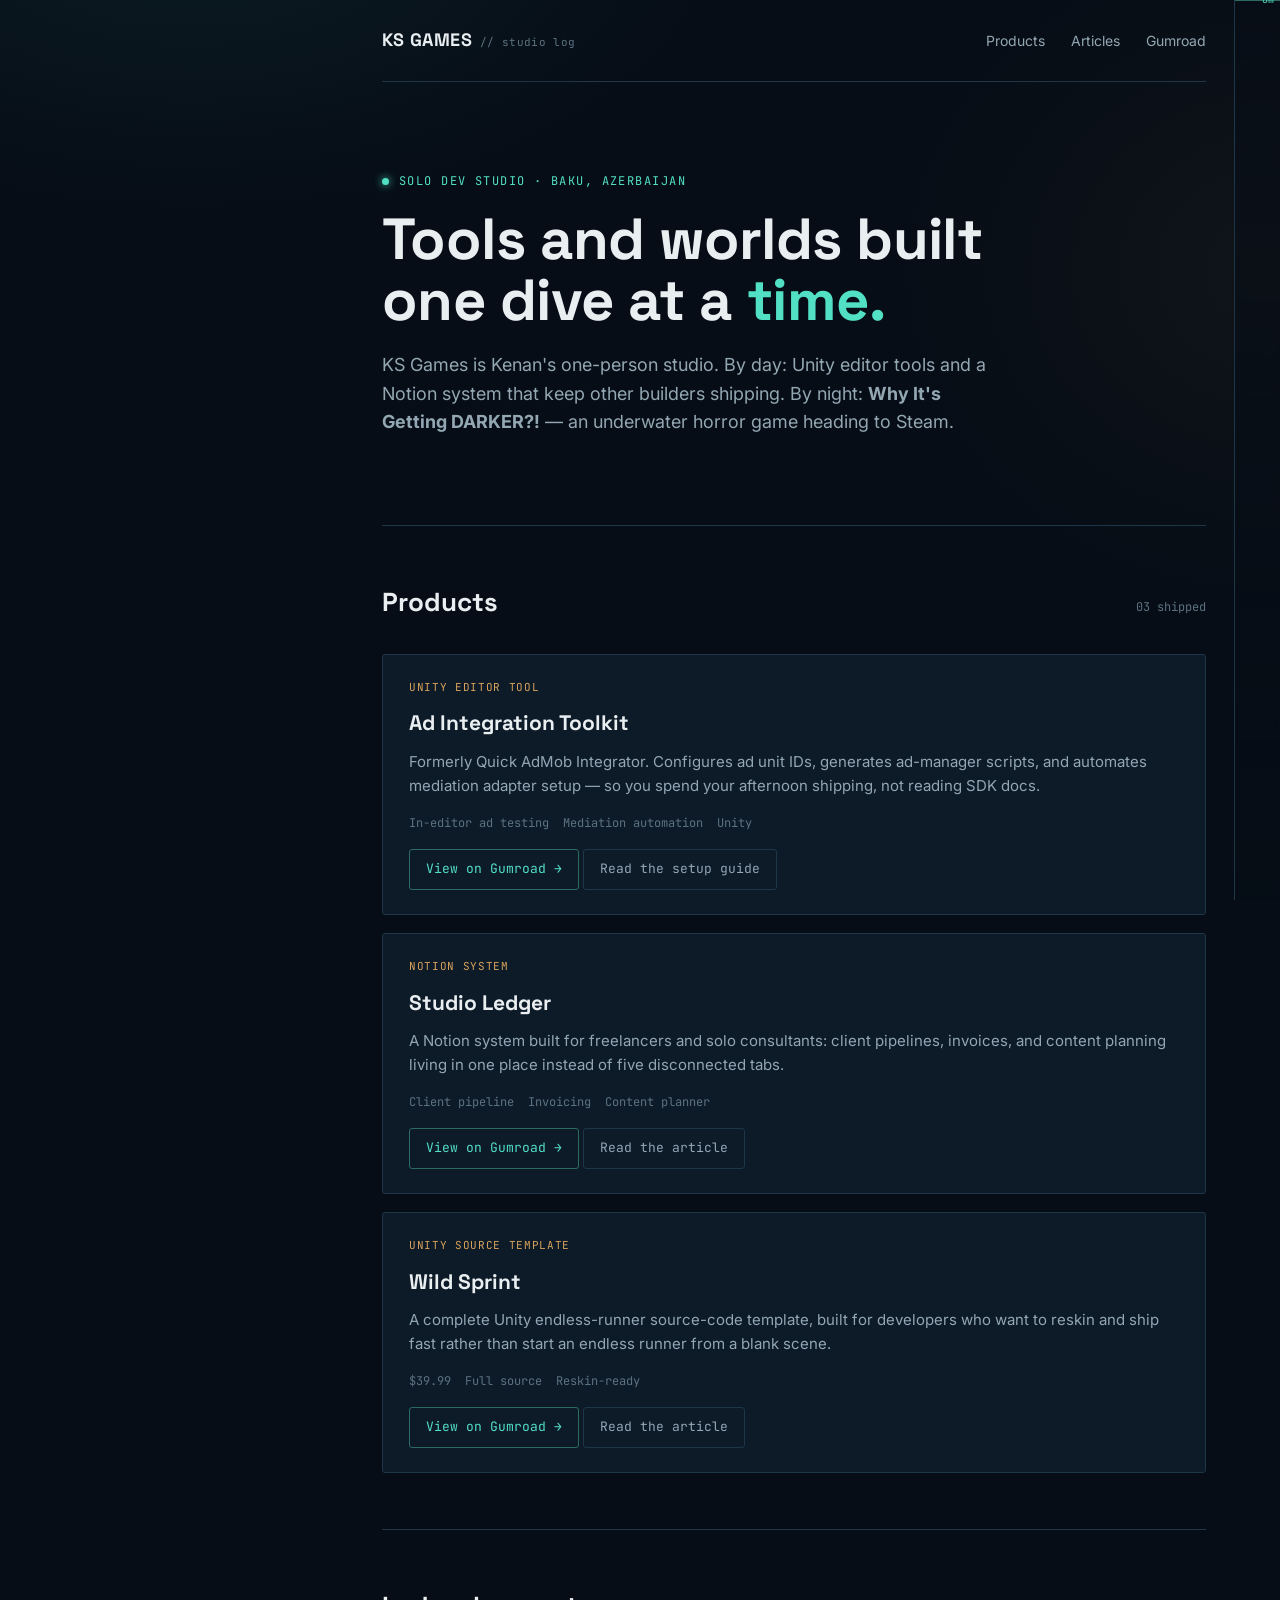
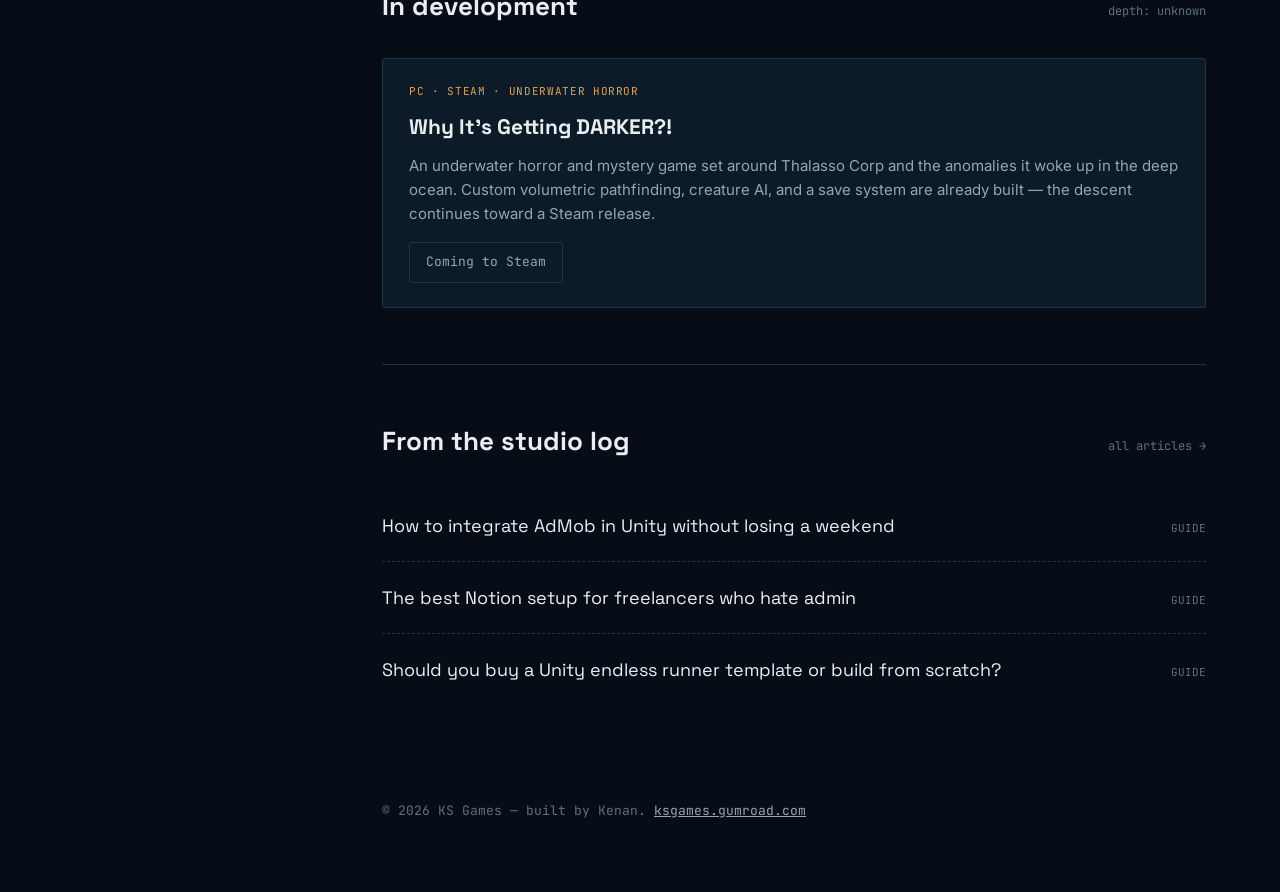
==== index.html @ 416781f1 "Add files via upload" ====
<!DOCTYPE html>
<html lang="en">
<head>
<meta charset="UTF-8">
<meta name="viewport" content="width=device-width, initial-scale=1.0">
<title>KS Games — Unity tools, Notion systems &amp; indie games by Kenan</title>
<meta name="description" content="KS Games is the solo dev studio of Kenan: Unity editor tools (Ad Integration Toolkit), the Studio Ledger Notion system for freelancers, the Wild Sprint Unity source-code template, and the upcoming underwater horror game Why It's Getting DARKER?!">
<meta name="robots" content="index, follow">
<link rel="canonical" href="https://ksgames.github.io/">
<meta property="og:title" content="KS Games — Unity tools, Notion systems & indie games">
<meta property="og:description" content="Unity editor tools, a Notion system for freelancers, and indie games from solo developer Kenan.">
<meta property="og:type" content="website">
<meta property="og:url" content="https://ksgames.github.io/">
<meta name="twitter:card" content="summary">
<link rel="stylesheet" href="style.css">
<link rel="preconnect" href="https://fonts.googleapis.com">
<link rel="stylesheet" href="https://fonts.googleapis.com/css2?family=Space+Grotesk:wght@500;700&family=JetBrains+Mono:wght@400;500&family=Inter:wght@400;500&display=swap">
<script type="application/ld+json">
{
  "@context": "https://schema.org",
  "@type": "Organization",
  "name": "KS Games",
  "url": "https://ksgames.github.io/",
  "sameAs": ["https://ksgames.gumroad.com/"],
  "founder": { "@type": "Person", "name": "Kenan" }
}
</script>
</head>
<body>

<div class="depth-gauge" aria-hidden="true">
  <div class="depth-gauge__track" id="gaugeTrack">
    <div class="depth-gauge__fill" id="gaugeFill"></div>
  </div>
</div>

<div class="shell">
  <header class="site">
    <div class="brand">KS GAMES <small class="mono">// studio log</small></div>
    <nav class="site">
      <a href="#products">Products</a>
      <a href="articles/index.html">Articles</a>
      <a href="https://ksgames.gumroad.com/" target="_blank" rel="noopener">Gumroad</a>
    </nav>
  </header>

  <section class="hero">
    <div class="hero__eyebrow">Solo dev studio · Baku, Azerbaijan</div>
    <h1>Tools and worlds built<br>one dive at a <em>time.</em></h1>
    <p class="lede">KS Games is Kenan's one-person studio. By day: Unity editor tools and a Notion system that keep other builders shipping. By night: <strong>Why It's Getting DARKER?!</strong> — an underwater horror game heading to Steam.</p>
  </section>

  <section id="products">
    <div class="section-head">
      <h2>Products</h2>
      <span class="tag mono">03 shipped</span>
    </div>
    <div class="plates">

      <article class="plate">
        <div class="plate__code">Unity Editor Tool</div>
        <h3>Ad Integration Toolkit</h3>
        <p>Formerly Quick AdMob Integrator. Configures ad unit IDs, generates ad-manager scripts, and automates mediation adapter setup — so you spend your afternoon shipping, not reading SDK docs.</p>
        <div class="meta">
          <span>In-editor ad testing</span>
          <span>Mediation automation</span>
          <span>Unity</span>
        </div>
        <a class="btn" href="https://ksgames.gumroad.com/" target="_blank" rel="noopener">View on Gumroad →</a>
        <a class="btn btn--ghost" href="articles/unity-admob-integration-guide.html">Read the setup guide</a>
      </article>

      <article class="plate">
        <div class="plate__code">Notion System</div>
        <h3>Studio Ledger</h3>
        <p>A Notion system built for freelancers and solo consultants: client pipelines, invoices, and content planning living in one place instead of five disconnected tabs.</p>
        <div class="meta">
          <span>Client pipeline</span>
          <span>Invoicing</span>
          <span>Content planner</span>
        </div>
        <a class="btn" href="https://ksgames.gumroad.com/" target="_blank" rel="noopener">View on Gumroad →</a>
        <a class="btn btn--ghost" href="articles/notion-system-for-freelancers.html">Read the article</a>
      </article>

      <article class="plate">
        <div class="plate__code">Unity Source Template</div>
        <h3>Wild Sprint</h3>
        <p>A complete Unity endless-runner source-code template, built for developers who want to reskin and ship fast rather than start an endless runner from a blank scene.</p>
        <div class="meta">
          <span>$39.99</span>
          <span>Full source</span>
          <span>Reskin-ready</span>
        </div>
        <a class="btn" href="https://ksgames.gumroad.com/l/WildSprint" target="_blank" rel="noopener">View on Gumroad →</a>
        <a class="btn btn--ghost" href="articles/unity-endless-runner-template.html">Read the article</a>
      </article>

    </div>
  </section>

  <section id="wigd">
    <div class="section-head">
      <h2>In development</h2>
      <span class="tag mono">depth: unknown</span>
    </div>
    <article class="plate">
      <div class="plate__code">PC · Steam · Underwater Horror</div>
      <h3>Why It's Getting DARKER?!</h3>
      <p>An underwater horror and mystery game set around Thalasso Corp and the anomalies it woke up in the deep ocean. Custom volumetric pathfinding, creature AI, and a save system are already built — the descent continues toward a Steam release.</p>
      <span class="btn btn--ghost" style="cursor:default;">Coming to Steam</span>
    </article>
  </section>

  <section id="articles">
    <div class="section-head">
      <h2>From the studio log</h2>
      <span class="tag mono"><a href="articles/index.html" style="color:inherit;text-decoration:none;">all articles →</a></span>
    </div>
    <div class="logs">
      <a class="log" href="articles/unity-admob-integration-guide.html">
        <span class="log__title">How to integrate AdMob in Unity without losing a weekend</span>
        <span class="log__meta">GUIDE</span>
      </a>
      <a class="log" href="articles/notion-system-for-freelancers.html">
        <span class="log__title">The best Notion setup for freelancers who hate admin</span>
        <span class="log__meta">GUIDE</span>
      </a>
      <a class="log" href="articles/unity-endless-runner-template.html">
        <span class="log__title">Should you buy a Unity endless runner template or build from scratch?</span>
        <span class="log__meta">GUIDE</span>
      </a>
    </div>
  </section>

  <footer class="site">
    <div>© 2026 KS Games — built by Kenan. <a href="https://ksgames.gumroad.com/" target="_blank" rel="noopener">ksgames.gumroad.com</a></div>
  </footer>
</div>

<script>
  const fill = document.getElementById('gaugeFill');
  const track = document.getElementById('gaugeTrack');
  function updateGauge() {
    const scrollTop = window.scrollY;
    const docHeight = document.documentElement.scrollHeight - window.innerHeight;
    const pct = docHeight > 0 ? Math.min(100, (scrollTop / docHeight) * 100) : 0;
    fill.style.height = pct + '%';
    document.querySelectorAll('.depth-gauge__marker').forEach(m => m.remove());
    const meters = Math.round(pct * 3);
    const marker = document.createElement('div');
    marker.className = 'depth-gauge__marker mono';
    marker.style.top = pct + '%';
    marker.textContent = meters + 'm';
    track.appendChild(marker);
  }
  window.addEventListener('scroll', updateGauge);
  window.addEventListener('resize', updateGauge);
  updateGauge();
</script>
</body>
</html>
---- style.css ----
/* KS Games — "Depth Gauge" design system
   Palette: abyss navy/black, bioluminescent teal, brass/amber for tools
   Display: Space Grotesk / Labels+mono: JetBrains Mono / Body: Inter
*/

:root {
  --abyss: #060d16;
  --abyss-surface: #0d1a28;
  --abyss-surface-2: #122436;
  --line: #1e3648;
  --teal: #52e0c4;
  --teal-dim: #2c6b62;
  --brass: #d9a35c;
  --ink: #e9eef1;
  --ink-dim: #93a7b3;
  --ink-faint: #5c7280;
  --radius: 3px;
}

* { box-sizing: border-box; }

html {
  scroll-behavior: smooth;
}

@media (prefers-reduced-motion: reduce) {
  html { scroll-behavior: auto; }
  * { animation-duration: 0.001ms !important; transition-duration: 0.001ms !important; }
}

body {
  margin: 0;
  background: var(--abyss);
  color: var(--ink);
  font-family: 'Inter', -apple-system, BlinkMacSystemFont, sans-serif;
  line-height: 1.6;
  background-image:
    radial-gradient(ellipse 900px 500px at 15% -10%, rgba(82,224,196,0.07), transparent 60%),
    radial-gradient(ellipse 700px 600px at 100% 30%, rgba(217,163,92,0.05), transparent 55%);
  background-attachment: fixed;
}

a { color: inherit; }

.mono {
  font-family: 'JetBrains Mono', ui-monospace, monospace;
}

/* ---------- Depth gauge (signature element) ---------- */
.depth-gauge {
  position: fixed;
  right: 0;
  top: 0;
  height: 100vh;
  width: 46px;
  border-left: 1px solid var(--line);
  z-index: 50;
  display: flex;
  align-items: stretch;
  background: linear-gradient(180deg, rgba(6,13,22,0.4), rgba(6,13,22,0.85));
  backdrop-filter: blur(2px);
}
.depth-gauge__track {
  position: relative;
  flex: 1;
}
.depth-gauge__fill {
  position: absolute;
  left: 0; right: 0; top: 0;
  background: linear-gradient(180deg, rgba(82,224,196,0.16), rgba(82,224,196,0.02));
  height: 0%;
  border-bottom: 1px solid var(--teal-dim);
}
.depth-gauge__marker {
  position: absolute;
  right: 6px;
  transform: translateY(-50%);
  font-size: 10px;
  color: var(--teal);
  white-space: nowrap;
  letter-spacing: 0.02em;
}
@media (max-width: 720px) {
  .depth-gauge { width: 26px; }
  .depth-gauge__marker { font-size: 8px; right: 3px; }
}

/* ---------- Layout shell ---------- */
.shell {
  max-width: 880px;
  margin: 0 auto;
  padding: 0 28px 0 28px;
  margin-right: 46px;
}
@media (max-width: 720px) {
  .shell { margin-right: 26px; padding: 0 18px; }
}

header.site {
  display: flex;
  align-items: center;
  justify-content: space-between;
  padding: 26px 0;
  border-bottom: 1px solid var(--line);
}
.brand {
  font-family: 'Space Grotesk', sans-serif;
  font-weight: 700;
  font-size: 18px;
  letter-spacing: 0.02em;
  display: flex;
  align-items: baseline;
  gap: 8px;
}
.brand small {
  font-family: 'JetBrains Mono', monospace;
  font-weight: 400;
  font-size: 11px;
  color: var(--ink-faint);
}
nav.site a {
  text-decoration: none;
  color: var(--ink-dim);
  font-size: 14px;
  margin-left: 22px;
  transition: color 0.15s ease;
}
nav.site a:hover { color: var(--teal); }

/* ---------- Hero ---------- */
.hero {
  padding: 90px 0 70px;
}
.hero__eyebrow {
  font-family: 'JetBrains Mono', monospace;
  font-size: 12px;
  color: var(--teal);
  letter-spacing: 0.12em;
  text-transform: uppercase;
  margin-bottom: 18px;
  display: flex;
  align-items: center;
  gap: 10px;
}
.hero__eyebrow::before {
  content: '';
  width: 7px;
  height: 7px;
  border-radius: 50%;
  background: var(--teal);
  box-shadow: 0 0 8px var(--teal);
}
.hero h1 {
  font-family: 'Space Grotesk', sans-serif;
  font-size: clamp(36px, 6vw, 58px);
  line-height: 1.05;
  margin: 0 0 20px;
  letter-spacing: -0.01em;
}
.hero h1 em {
  font-style: normal;
  color: var(--teal);
}
.hero p.lede {
  max-width: 56ch;
  color: var(--ink-dim);
  font-size: 18px;
}

/* ---------- Sections ---------- */
section { padding: 56px 0; border-bottom: 1px solid var(--line); }
section:last-of-type { border-bottom: none; }

.section-head {
  display: flex;
  align-items: baseline;
  justify-content: space-between;
  margin-bottom: 30px;
  gap: 20px;
  flex-wrap: wrap;
}
.section-head h2 {
  font-family: 'Space Grotesk', sans-serif;
  font-size: 26px;
  margin: 0;
}
.section-head .tag {
  font-family: 'JetBrains Mono', monospace;
  font-size: 12px;
  color: var(--ink-faint);
}

/* ---------- Product / hull cards ---------- */
.plates {
  display: grid;
  gap: 18px;
}
.plate {
  border: 1px solid var(--line);
  background: var(--abyss-surface);
  border-radius: var(--radius);
  padding: 24px 26px;
  position: relative;
  transition: border-color 0.2s ease, transform 0.2s ease;
}
.plate:hover {
  border-color: var(--teal-dim);
  transform: translateY(-1px);
}
.plate__code {
  font-family: 'JetBrains Mono', monospace;
  font-size: 11px;
  color: var(--brass);
  letter-spacing: 0.06em;
  margin-bottom: 10px;
  text-transform: uppercase;
}
.plate h3 {
  font-family: 'Space Grotesk', sans-serif;
  font-size: 21px;
  margin: 0 0 10px;
}
.plate p {
  color: var(--ink-dim);
  margin: 0 0 16px;
  font-size: 15px;
}
.plate .meta {
  display: flex;
  gap: 14px;
  flex-wrap: wrap;
  font-size: 12px;
  color: var(--ink-faint);
  font-family: 'JetBrains Mono', monospace;
  margin-bottom: 16px;
}
.btn {
  display: inline-block;
  font-family: 'JetBrains Mono', monospace;
  font-size: 13px;
  text-decoration: none;
  padding: 9px 16px;
  border-radius: var(--radius);
  border: 1px solid var(--teal-dim);
  color: var(--teal);
  transition: background 0.15s ease, color 0.15s ease;
}
.btn:hover { background: var(--teal); color: var(--abyss); }
.btn--ghost {
  border-color: var(--line);
  color: var(--ink-dim);
}
.btn--ghost:hover { background: var(--abyss-surface-2); color: var(--ink); }

/* ---------- Article list ---------- */
.logs { display: grid; gap: 2px; }
.log {
  display: block;
  text-decoration: none;
  color: inherit;
  padding: 20px 0;
  border-bottom: 1px dashed var(--line);
  display: flex;
  justify-content: space-between;
  align-items: baseline;
  gap: 20px;
}
.log:last-child { border-bottom: none; }
.log__title {
  font-family: 'Space Grotesk', sans-serif;
  font-size: 18px;
  transition: color 0.15s ease;
}
.log:hover .log__title { color: var(--teal); }
.log__meta {
  font-family: 'JetBrains Mono', monospace;
  font-size: 11px;
  color: var(--ink-faint);
  white-space: nowrap;
}

/* ---------- Article page ---------- */
.article {
  padding: 70px 0 40px;
}
.article__eyebrow {
  font-family: 'JetBrains Mono', monospace;
  color: var(--brass);
  font-size: 12px;
  letter-spacing: 0.08em;
  text-transform: uppercase;
  margin-bottom: 16px;
}
.article h1 {
  font-family: 'Space Grotesk', sans-serif;
  font-size: clamp(28px, 5vw, 40px);
  line-height: 1.15;
  margin: 0 0 18px;
}
.article__dek {
  color: var(--ink-dim);
  font-size: 17px;
  max-width: 62ch;
  margin-bottom: 10px;
}
.article__meta {
  font-family: 'JetBrains Mono', monospace;
  font-size: 12px;
  color: var(--ink-faint);
  margin-bottom: 40px;
}
.prose { max-width: 68ch; font-size: 16px; }
.prose h2 {
  font-family: 'Space Grotesk', sans-serif;
  font-size: 22px;
  margin-top: 40px;
}
.prose h3 {
  font-family: 'Space Grotesk', sans-serif;
  font-size: 18px;
  margin-top: 30px;
}
.prose p { color: var(--ink-dim); }
.prose ul, .prose ol { color: var(--ink-dim); padding-left: 22px; }
.prose li { margin-bottom: 8px; }
.prose strong { color: var(--ink); }
.prose code {
  font-family: 'JetBrains Mono', monospace;
  background: var(--abyss-surface-2);
  padding: 2px 6px;
  border-radius: 3px;
  font-size: 0.9em;
  color: var(--teal);
}
.callout {
  border-left: 2px solid var(--teal);
  background: var(--abyss-surface);
  padding: 16px 20px;
  margin: 28px 0;
  font-size: 15px;
  color: var(--ink-dim);
}

/* ---------- Footer ---------- */
footer.site {
  padding: 40px 0 70px;
  color: var(--ink-faint);
  font-size: 13px;
  font-family: 'JetBrains Mono', monospace;
}
footer.site a { color: var(--ink-dim); text-decoration: underline; }
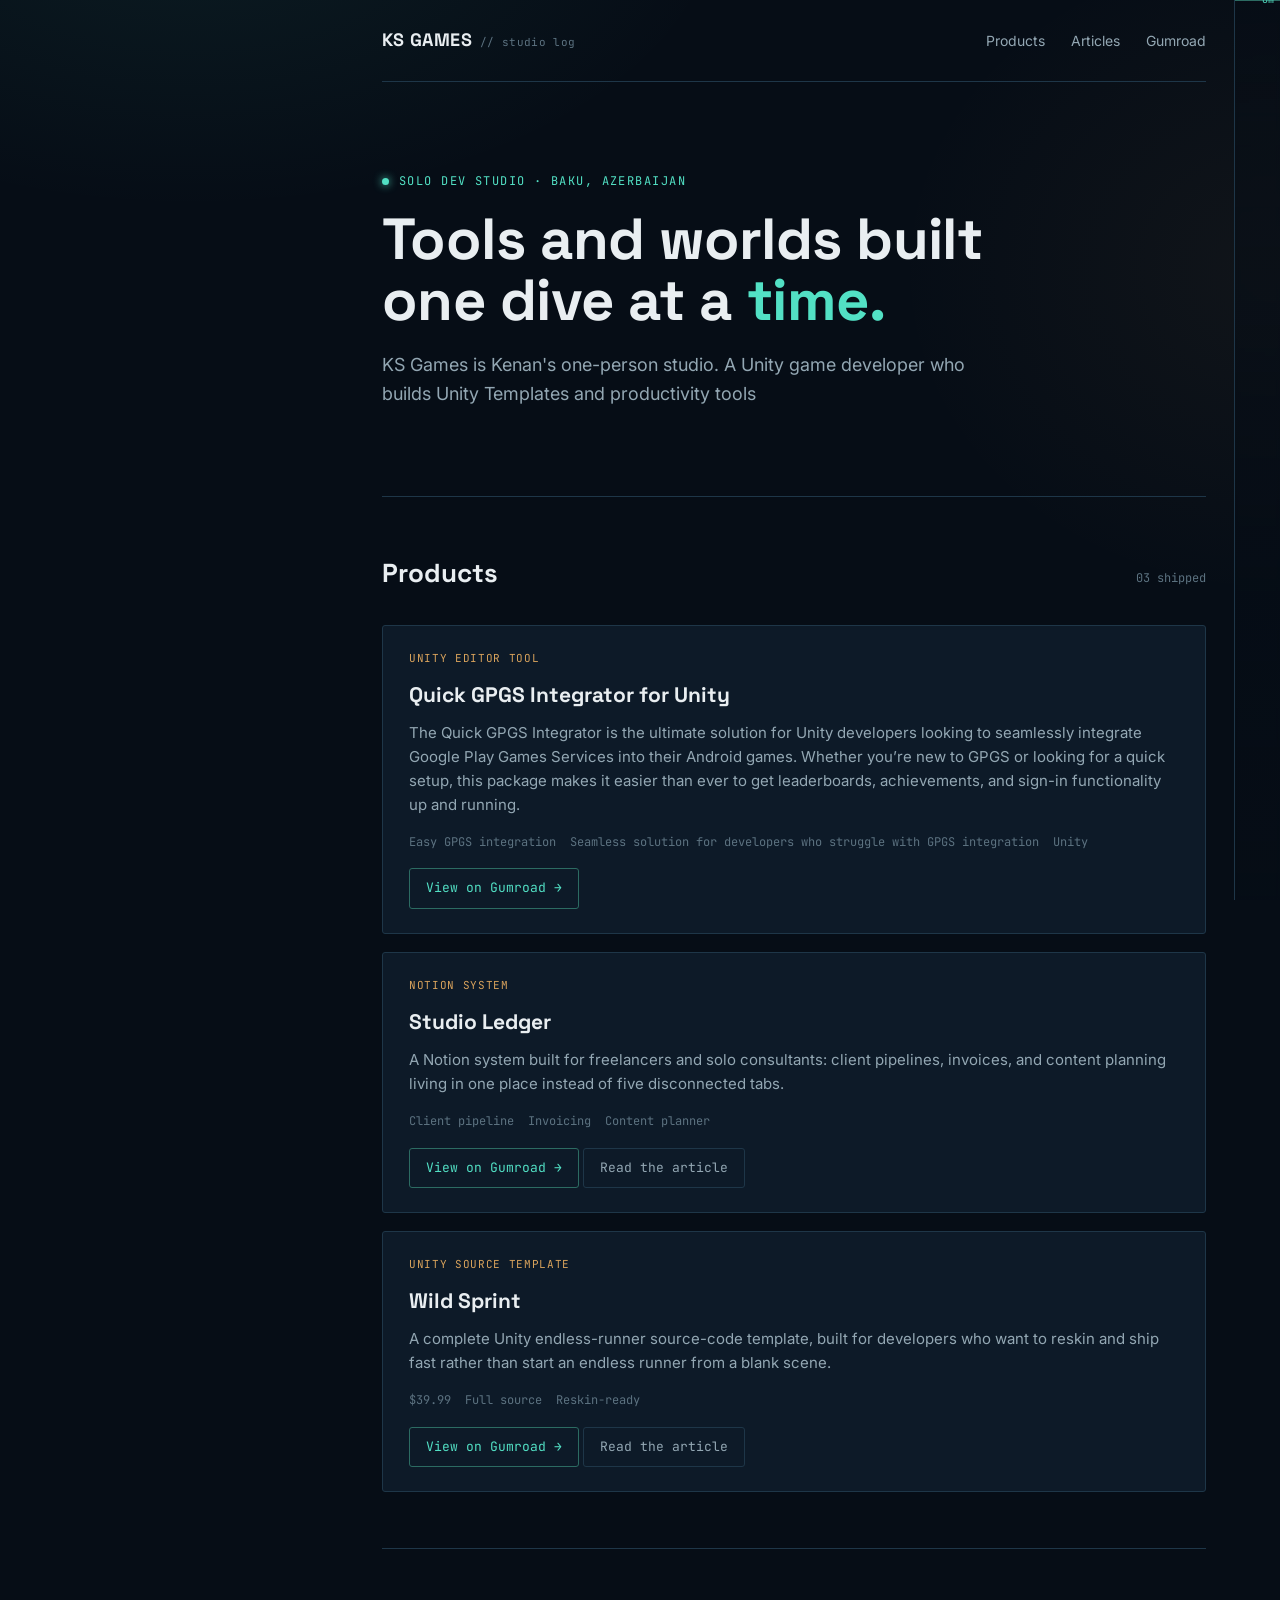
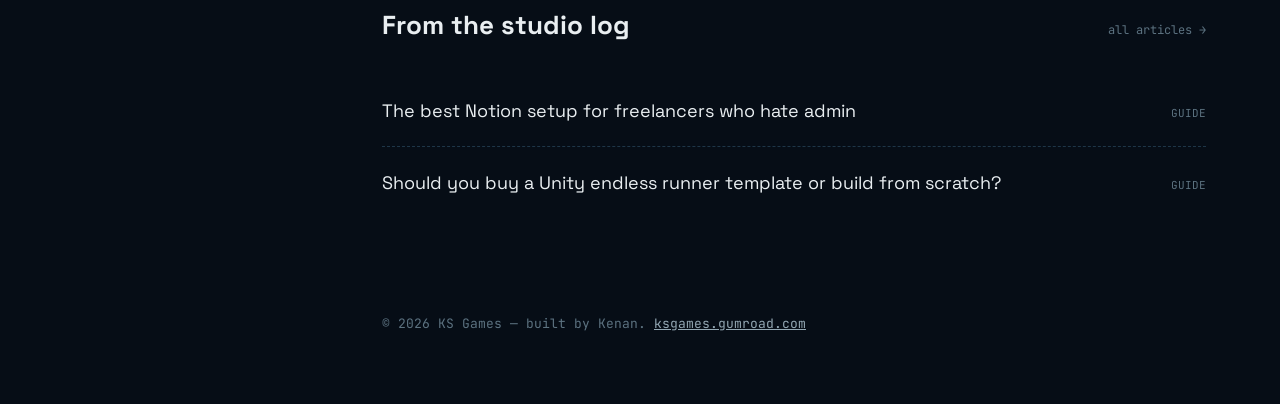
==== commit 9cfa18e9: "Update index.html" ====
--- a/index.html
+++ b/index.html
@@ -47,7 +47,7 @@
   <section class="hero">
     <div class="hero__eyebrow">Solo dev studio · Baku, Azerbaijan</div>
     <h1>Tools and worlds built<br>one dive at a <em>time.</em></h1>
-    <p class="lede">KS Games is Kenan's one-person studio. By day: Unity editor tools and a Notion system that keep other builders shipping. By night: <strong>Why It's Getting DARKER?!</strong> — an underwater horror game heading to Steam.</p>
+    <p class="lede">KS Games is Kenan's one-person studio. A Unity game developer who builds Unity Templates and productivity tools</p>
   </section>
 
   <section id="products">
@@ -59,15 +59,14 @@
 
       <article class="plate">
         <div class="plate__code">Unity Editor Tool</div>
-        <h3>Ad Integration Toolkit</h3>
-        <p>Formerly Quick AdMob Integrator. Configures ad unit IDs, generates ad-manager scripts, and automates mediation adapter setup — so you spend your afternoon shipping, not reading SDK docs.</p>
+        <h3>Quick GPGS Integrator for Unity</h3>
+        <p>The Quick GPGS Integrator is the ultimate solution for Unity developers looking to seamlessly integrate Google Play Games Services into their Android games. Whether you’re new to GPGS or looking for a quick setup, this package makes it easier than ever to get leaderboards, achievements, and sign-in functionality up and running.</p>
         <div class="meta">
-          <span>In-editor ad testing</span>
-          <span>Mediation automation</span>
+          <span>Easy GPGS integration</span>
+          <span>Seamless solution for developers who struggle with GPGS integration</span>
           <span>Unity</span>
         </div>
-        <a class="btn" href="https://ksgames.gumroad.com/" target="_blank" rel="noopener">View on Gumroad →</a>
-        <a class="btn btn--ghost" href="articles/unity-admob-integration-guide.html">Read the setup guide</a>
+        <a class="btn" href="https://ksgames.gumroad.com/l/gxwxvj" target="_blank" rel="noopener">View on Gumroad →</a>
       </article>
 
       <article class="plate">
@@ -79,7 +78,7 @@
           <span>Invoicing</span>
           <span>Content planner</span>
         </div>
-        <a class="btn" href="https://ksgames.gumroad.com/" target="_blank" rel="noopener">View on Gumroad →</a>
+        <a class="btn" href="https://ksgames.gumroad.com/studioledger" target="_blank" rel="noopener">View on Gumroad →</a>
         <a class="btn btn--ghost" href="articles/notion-system-for-freelancers.html">Read the article</a>
       </article>
 
@@ -99,29 +98,12 @@
     </div>
   </section>
 
-  <section id="wigd">
-    <div class="section-head">
-      <h2>In development</h2>
-      <span class="tag mono">depth: unknown</span>
-    </div>
-    <article class="plate">
-      <div class="plate__code">PC · Steam · Underwater Horror</div>
-      <h3>Why It's Getting DARKER?!</h3>
-      <p>An underwater horror and mystery game set around Thalasso Corp and the anomalies it woke up in the deep ocean. Custom volumetric pathfinding, creature AI, and a save system are already built — the descent continues toward a Steam release.</p>
-      <span class="btn btn--ghost" style="cursor:default;">Coming to Steam</span>
-    </article>
-  </section>
-
   <section id="articles">
     <div class="section-head">
       <h2>From the studio log</h2>
       <span class="tag mono"><a href="articles/index.html" style="color:inherit;text-decoration:none;">all articles →</a></span>
     </div>
     <div class="logs">
-      <a class="log" href="articles/unity-admob-integration-guide.html">
-        <span class="log__title">How to integrate AdMob in Unity without losing a weekend</span>
-        <span class="log__meta">GUIDE</span>
-      </a>
       <a class="log" href="articles/notion-system-for-freelancers.html">
         <span class="log__title">The best Notion setup for freelancers who hate admin</span>
         <span class="log__meta">GUIDE</span>
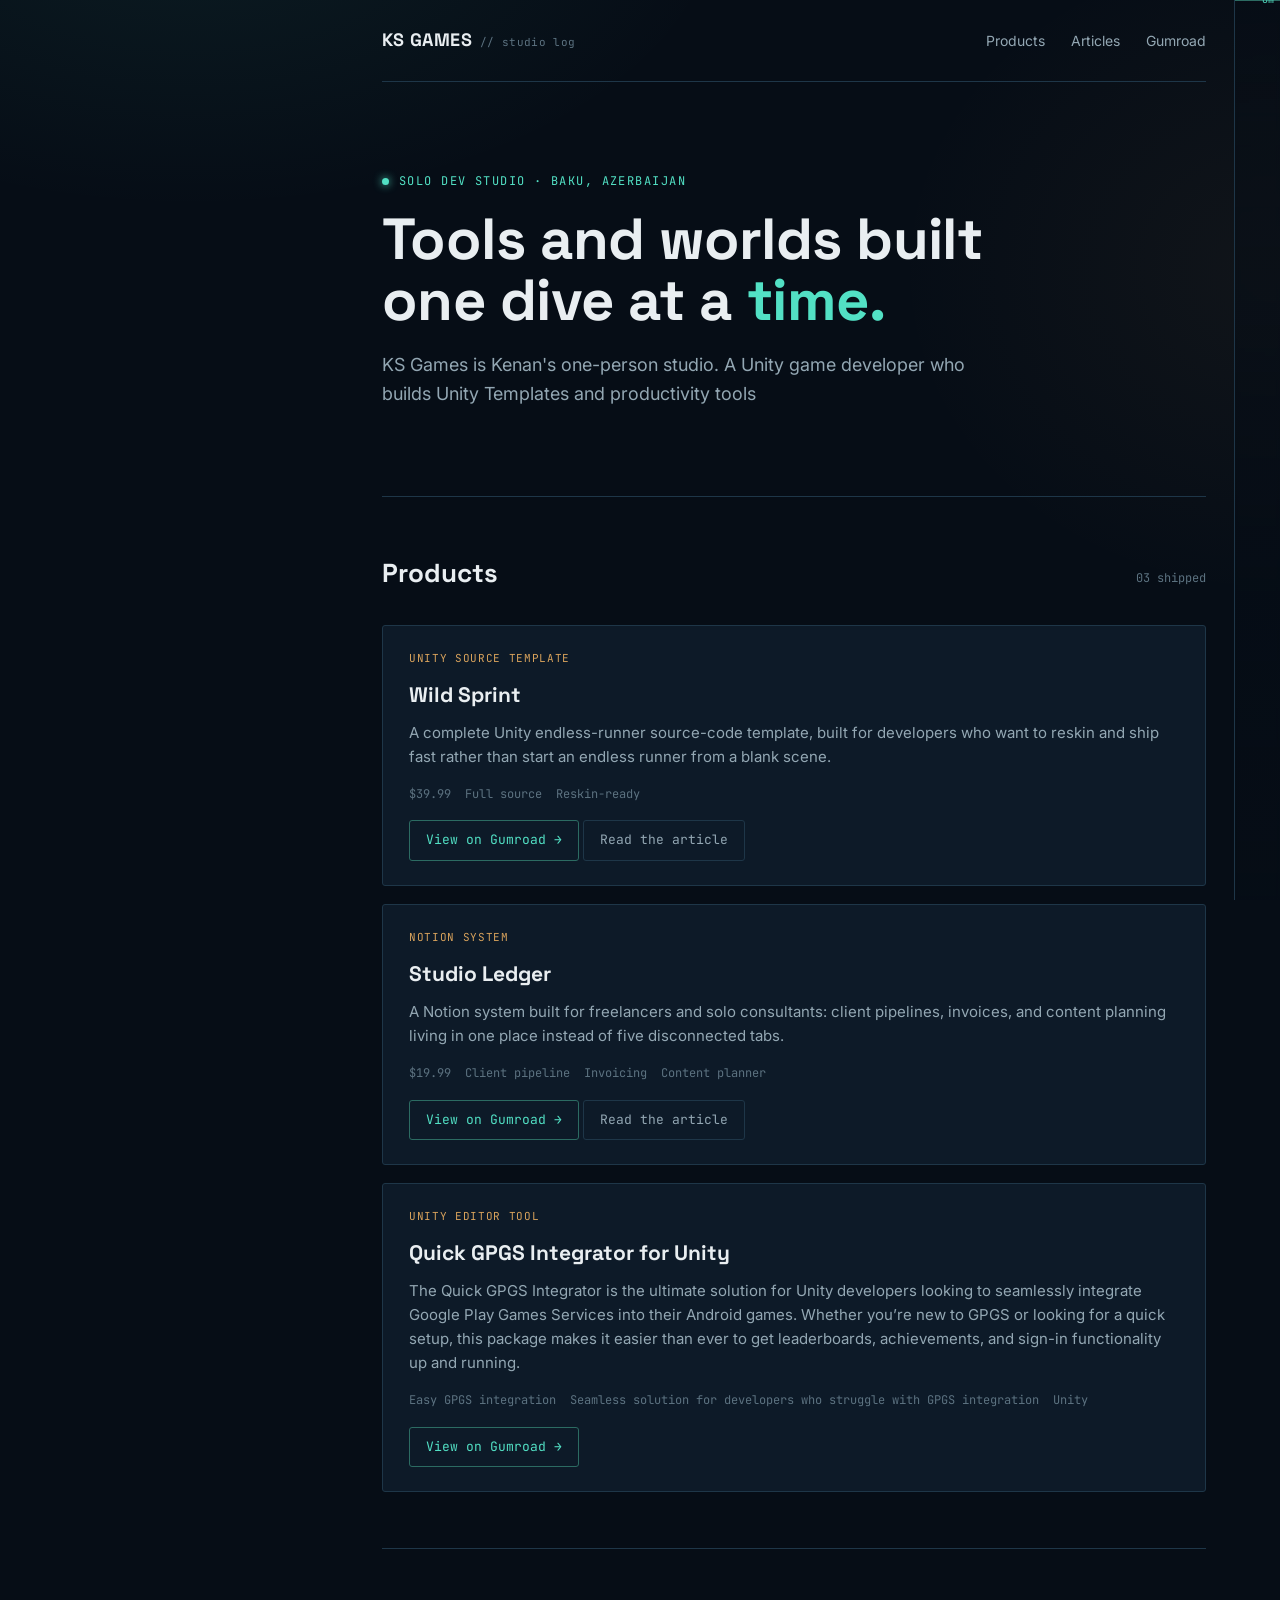
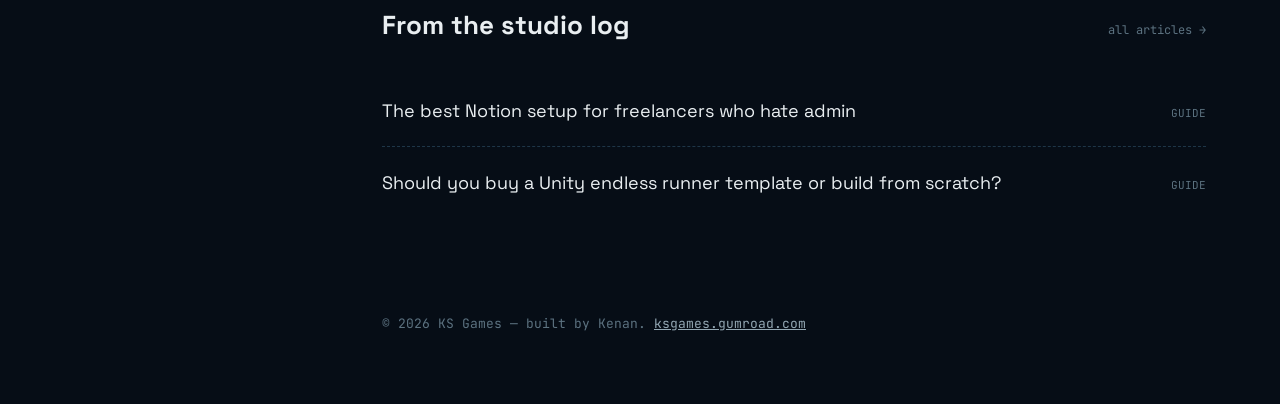
==== commit 8fa1cb73: "Update index.html" ====
--- a/index.html
+++ b/index.html
@@ -56,32 +56,7 @@
       <span class="tag mono">03 shipped</span>
     </div>
     <div class="plates">
-
-      <article class="plate">
-        <div class="plate__code">Unity Editor Tool</div>
-        <h3>Quick GPGS Integrator for Unity</h3>
-        <p>The Quick GPGS Integrator is the ultimate solution for Unity developers looking to seamlessly integrate Google Play Games Services into their Android games. Whether you’re new to GPGS or looking for a quick setup, this package makes it easier than ever to get leaderboards, achievements, and sign-in functionality up and running.</p>
-        <div class="meta">
-          <span>Easy GPGS integration</span>
-          <span>Seamless solution for developers who struggle with GPGS integration</span>
-          <span>Unity</span>
-        </div>
-        <a class="btn" href="https://ksgames.gumroad.com/l/gxwxvj" target="_blank" rel="noopener">View on Gumroad →</a>
-      </article>
-
-      <article class="plate">
-        <div class="plate__code">Notion System</div>
-        <h3>Studio Ledger</h3>
-        <p>A Notion system built for freelancers and solo consultants: client pipelines, invoices, and content planning living in one place instead of five disconnected tabs.</p>
-        <div class="meta">
-          <span>Client pipeline</span>
-          <span>Invoicing</span>
-          <span>Content planner</span>
-        </div>
-        <a class="btn" href="https://ksgames.gumroad.com/studioledger" target="_blank" rel="noopener">View on Gumroad →</a>
-        <a class="btn btn--ghost" href="articles/notion-system-for-freelancers.html">Read the article</a>
-      </article>
-
+      
       <article class="plate">
         <div class="plate__code">Unity Source Template</div>
         <h3>Wild Sprint</h3>
@@ -93,6 +68,32 @@
         </div>
         <a class="btn" href="https://ksgames.gumroad.com/l/WildSprint" target="_blank" rel="noopener">View on Gumroad →</a>
         <a class="btn btn--ghost" href="articles/unity-endless-runner-template.html">Read the article</a>
+      </article>
+      
+      <article class="plate">
+        <div class="plate__code">Notion System</div>
+        <h3>Studio Ledger</h3>
+        <p>A Notion system built for freelancers and solo consultants: client pipelines, invoices, and content planning living in one place instead of five disconnected tabs.</p>
+        <div class="meta">
+          <span>$19.99</span>
+          <span>Client pipeline</span>
+          <span>Invoicing</span>
+          <span>Content planner</span>
+        </div>
+        <a class="btn" href="https://ksgames.gumroad.com/studioledger" target="_blank" rel="noopener">View on Gumroad →</a>
+        <a class="btn btn--ghost" href="articles/notion-system-for-freelancers.html">Read the article</a>
+      </article>
+      
+      <article class="plate">
+        <div class="plate__code">Unity Editor Tool</div>
+        <h3>Quick GPGS Integrator for Unity</h3>
+        <p>The Quick GPGS Integrator is the ultimate solution for Unity developers looking to seamlessly integrate Google Play Games Services into their Android games. Whether you’re new to GPGS or looking for a quick setup, this package makes it easier than ever to get leaderboards, achievements, and sign-in functionality up and running.</p>
+        <div class="meta">
+          <span>Easy GPGS integration</span>
+          <span>Seamless solution for developers who struggle with GPGS integration</span>
+          <span>Unity</span>
+        </div>
+        <a class="btn" href="https://ksgames.gumroad.com/l/gxwxvj" target="_blank" rel="noopener">View on Gumroad →</a>
       </article>
 
     </div>
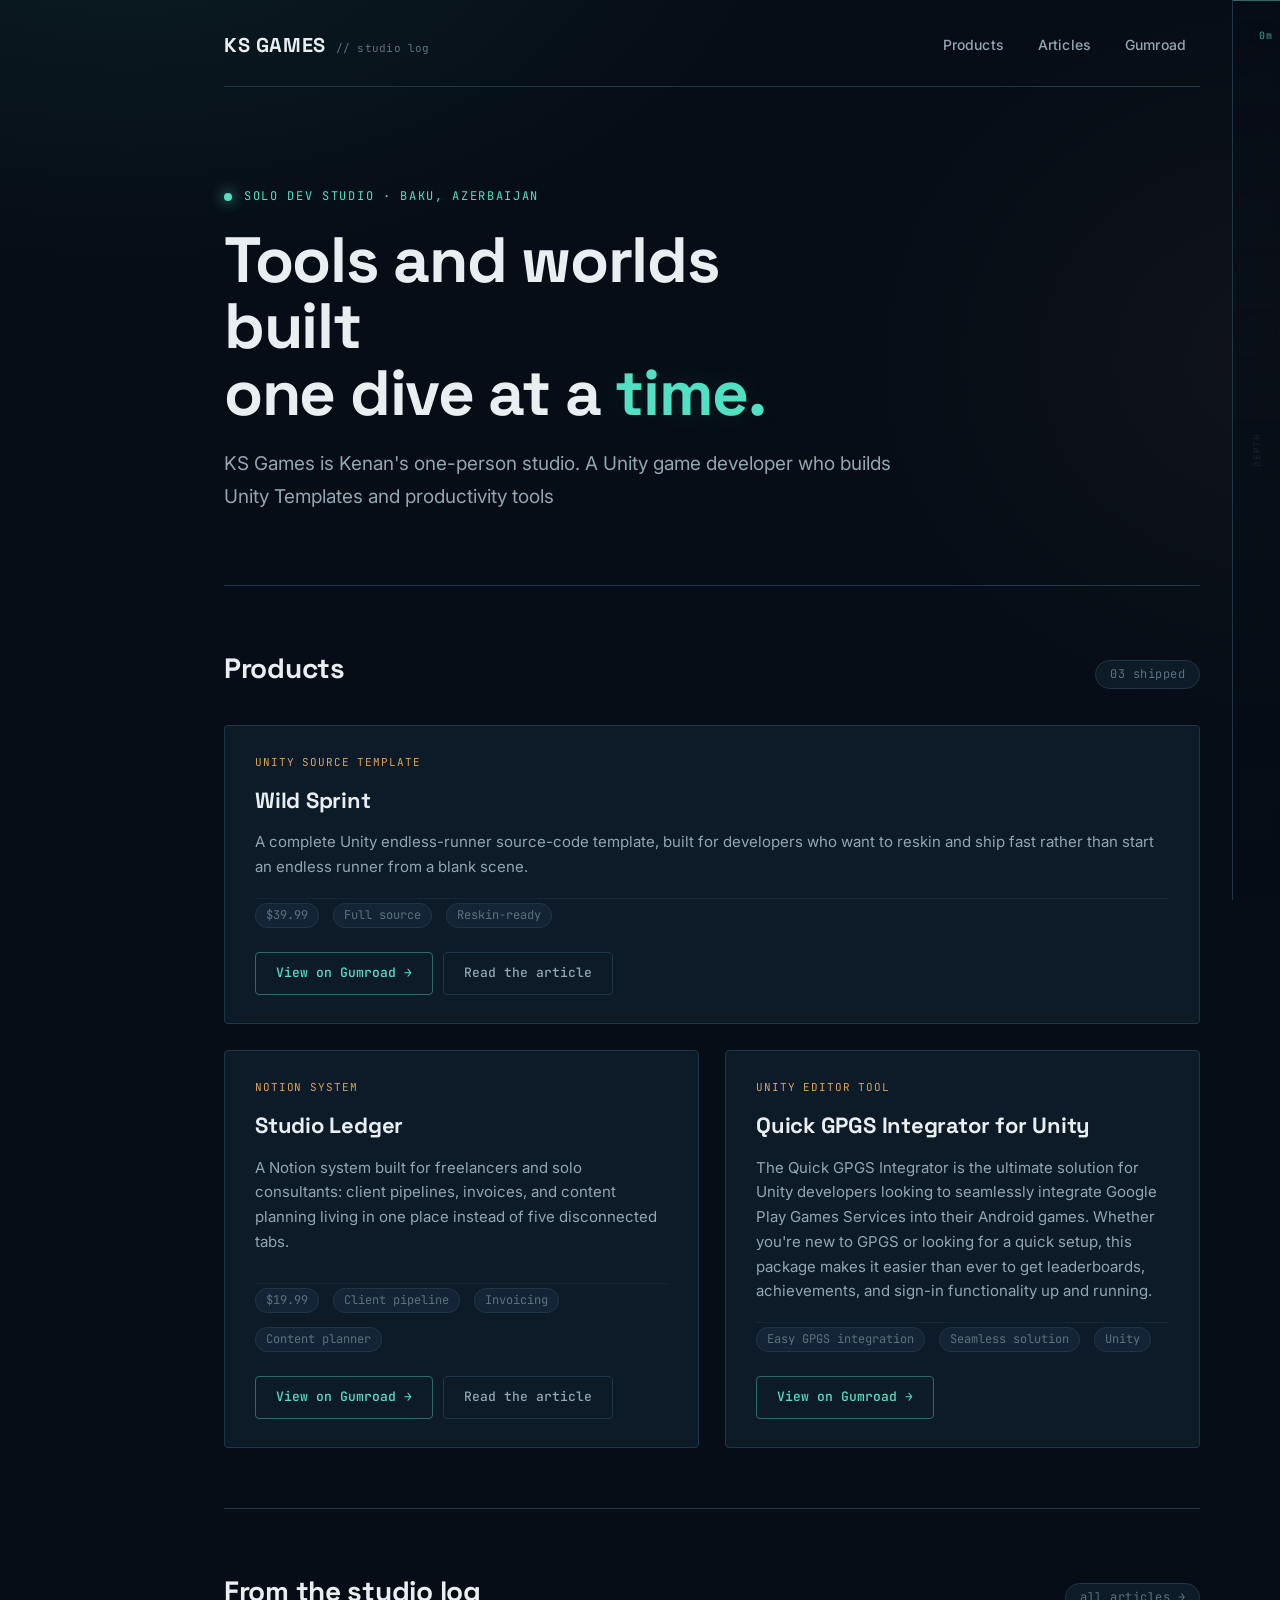
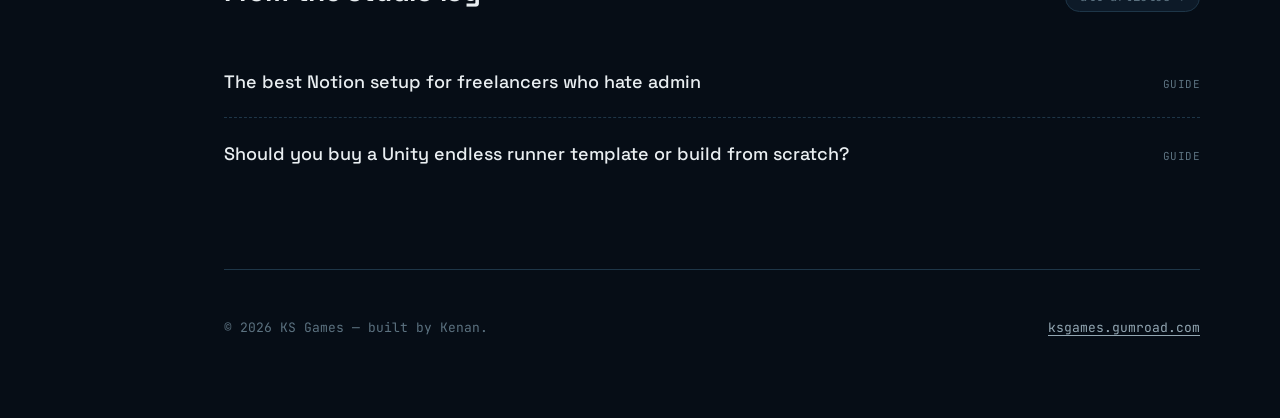
==== commit d8aaab27: "Update index.html" ====
--- a/index.html
+++ b/index.html
@@ -1,145 +1,984 @@
 <!DOCTYPE html>
 <html lang="en">
 <head>
-<meta charset="UTF-8">
-<meta name="viewport" content="width=device-width, initial-scale=1.0">
-<title>KS Games — Unity tools, Notion systems &amp; indie games by Kenan</title>
-<meta name="description" content="KS Games is the solo dev studio of Kenan: Unity editor tools (Ad Integration Toolkit), the Studio Ledger Notion system for freelancers, the Wild Sprint Unity source-code template, and the upcoming underwater horror game Why It's Getting DARKER?!">
-<meta name="robots" content="index, follow">
-<link rel="canonical" href="https://ksgames.github.io/">
-<meta property="og:title" content="KS Games — Unity tools, Notion systems & indie games">
-<meta property="og:description" content="Unity editor tools, a Notion system for freelancers, and indie games from solo developer Kenan.">
-<meta property="og:type" content="website">
-<meta property="og:url" content="https://ksgames.github.io/">
-<meta name="twitter:card" content="summary">
-<link rel="stylesheet" href="style.css">
-<link rel="preconnect" href="https://fonts.googleapis.com">
-<link rel="stylesheet" href="https://fonts.googleapis.com/css2?family=Space+Grotesk:wght@500;700&family=JetBrains+Mono:wght@400;500&family=Inter:wght@400;500&display=swap">
-<script type="application/ld+json">
-{
-  "@context": "https://schema.org",
-  "@type": "Organization",
-  "name": "KS Games",
-  "url": "https://ksgames.github.io/",
-  "sameAs": ["https://ksgames.gumroad.com/"],
-  "founder": { "@type": "Person", "name": "Kenan" }
-}
-</script>
+    <meta charset="UTF-8" />
+    <meta name="viewport" content="width=device-width, initial-scale=1.0" />
+    <title>KS Games — Unity tools, Notion systems &amp; indie games by Kenan</title>
+    <meta name="description" content="KS Games is the solo dev studio of Kenan: Unity editor tools (Ad Integration Toolkit), the Studio Ledger Notion system for freelancers, the Wild Sprint Unity source-code template, and the upcoming underwater horror game Why It's Getting DARKER?!" />
+    <meta name="robots" content="index, follow" />
+    <link rel="canonical" href="https://ksgames.github.io/" />
+    <meta property="og:title" content="KS Games — Unity tools, Notion systems & indie games" />
+    <meta property="og:description" content="Unity editor tools, a Notion system for freelancers, and indie games from solo developer Kenan." />
+    <meta property="og:type" content="website" />
+    <meta property="og:url" content="https://ksgames.github.io/" />
+    <meta name="twitter:card" content="summary" />
+    <link rel="preconnect" href="https://fonts.googleapis.com" />
+    <link rel="stylesheet" href="https://fonts.googleapis.com/css2?family=Space+Grotesk:wght@500;700&family=JetBrains+Mono:wght@400;500&family=Inter:wght@400;500&display=swap" />
+    <script type="application/ld+json">
+        {
+            "@context": "https://schema.org",
+            "@type": "Organization",
+            "name": "KS Games",
+            "url": "https://ksgames.github.io/",
+            "sameAs": ["https://ksgames.gumroad.com/"],
+            "founder": { "@type": "Person", "name": "Kenan" }
+        }
+    </script>
+    <style>
+        /* ============================================================
+               KS Games — "Depth Gauge" design system
+               Desktop-first · responsive
+               ============================================================ */
+
+        /* ---------- Variables ---------- */
+        :root {
+            --abyss: #060d16;
+            --abyss-surface: #0d1a28;
+            --abyss-surface-2: #122436;
+            --line: #1e3648;
+            --teal: #52e0c4;
+            --teal-dim: #2c6b62;
+            --teal-glow: rgba(82, 224, 196, 0.12);
+            --brass: #d9a35c;
+            --ink: #e9eef1;
+            --ink-dim: #93a7b3;
+            --ink-faint: #5c7280;
+            --radius: 4px;
+            --gauge-width: 48px;
+            --shell-max: 1040px;
+            --gap: 20px;
+        }
+
+        /* ---------- Reset & base ---------- */
+        * {
+            box-sizing: border-box;
+            margin: 0;
+            padding: 0;
+        }
+
+        html {
+            scroll-behavior: smooth;
+            -webkit-font-smoothing: antialiased;
+            -moz-osx-font-smoothing: grayscale;
+        }
+
+        @media (prefers-reduced-motion: reduce) {
+            html {
+                scroll-behavior: auto;
+            }
+            * {
+                animation-duration: 0.001ms !important;
+                transition-duration: 0.001ms !important;
+            }
+        }
+
+        body {
+            background: var(--abyss);
+            color: var(--ink);
+            font-family: 'Inter', -apple-system, BlinkMacSystemFont, 'Segoe UI', Roboto, sans-serif;
+            line-height: 1.6;
+            background-image:
+                radial-gradient(ellipse 1100px 600px at 10% -10%, rgba(82, 224, 196, 0.07), transparent 60%),
+                radial-gradient(ellipse 800px 700px at 100% 40%, rgba(217, 163, 92, 0.045), transparent 55%);
+            background-attachment: fixed;
+            min-height: 100vh;
+            display: flex;
+            flex-direction: column;
+        }
+
+        a {
+            color: inherit;
+            text-decoration: none;
+        }
+
+        .mono {
+            font-family: 'JetBrains Mono', ui-monospace, 'Cascadia Code', monospace;
+        }
+
+        /* ---------- Depth gauge (signature element) ---------- */
+        .depth-gauge {
+            position: fixed;
+            right: 0;
+            top: 0;
+            height: 100vh;
+            width: var(--gauge-width);
+            border-left: 1px solid var(--line);
+            z-index: 50;
+            display: flex;
+            align-items: stretch;
+            background: linear-gradient(180deg, rgba(6, 13, 22, 0.35), rgba(6, 13, 22, 0.80));
+            backdrop-filter: blur(3px);
+            -webkit-backdrop-filter: blur(3px);
+            pointer-events: none;
+            transition: width 0.2s ease;
+        }
+
+        .depth-gauge__track {
+            position: relative;
+            flex: 1;
+            overflow: visible;
+        }
+
+        .depth-gauge__fill {
+            position: absolute;
+            left: 0;
+            right: 0;
+            top: 0;
+            background: linear-gradient(180deg, rgba(82, 224, 196, 0.18), rgba(82, 224, 196, 0.02));
+            height: 0%;
+            border-bottom: 1px solid var(--teal-dim);
+            transition: height 0.08s linear;
+        }
+
+        .depth-gauge__marker {
+            position: absolute;
+            right: 8px;
+            transform: translateY(-50%);
+            font-size: 10px;
+            color: var(--teal);
+            white-space: nowrap;
+            letter-spacing: 0.04em;
+            font-family: 'JetBrains Mono', monospace;
+            opacity: 0.7;
+            text-shadow: 0 0 12px rgba(6, 13, 22, 0.9);
+            pointer-events: none;
+        }
+
+        .depth-gauge::after {
+            content: 'DEPTH';
+            position: absolute;
+            top: 50%;
+            left: 50%;
+            transform: translate(-50%, -50%) rotate(-90deg);
+            font-family: 'JetBrains Mono', monospace;
+            font-size: 9px;
+            letter-spacing: 0.2em;
+            color: var(--ink-faint);
+            opacity: 0.2;
+            white-space: nowrap;
+        }
+
+        @media (max-width: 820px) {
+            :root {
+                --gauge-width: 28px;
+            }
+            .depth-gauge__marker {
+                font-size: 7px;
+                right: 4px;
+            }
+            .depth-gauge::after {
+                font-size: 7px;
+                letter-spacing: 0.14em;
+            }
+        }
+
+        @media (max-width: 540px) {
+            :root {
+                --gauge-width: 20px;
+            }
+            .depth-gauge__marker {
+                display: none;
+            }
+            .depth-gauge::after {
+                font-size: 6px;
+                letter-spacing: 0.1em;
+            }
+        }
+
+        /* ---------- Layout shell ---------- */
+        .shell {
+            max-width: var(--shell-max);
+            margin: 0 auto;
+            padding: 0 32px 0 32px;
+            margin-right: var(--gauge-width);
+            width: 100%;
+            flex: 1;
+        }
+
+        @media (max-width: 820px) {
+            .shell {
+                padding: 0 20px 0 20px;
+                margin-right: var(--gauge-width);
+            }
+        }
+
+        @media (max-width: 540px) {
+            .shell {
+                padding: 0 14px 0 14px;
+                margin-right: var(--gauge-width);
+            }
+        }
+
+        /* ---------- Header ---------- */
+        header.site {
+            display: flex;
+            align-items: center;
+            justify-content: space-between;
+            padding: 28px 0 24px;
+            border-bottom: 1px solid var(--line);
+            flex-wrap: wrap;
+            gap: 12px 24px;
+        }
+
+        .brand {
+            font-family: 'Space Grotesk', sans-serif;
+            font-weight: 700;
+            font-size: 20px;
+            letter-spacing: 0.03em;
+            display: flex;
+            align-items: baseline;
+            gap: 10px;
+        }
+
+        .brand small {
+            font-family: 'JetBrains Mono', monospace;
+            font-weight: 400;
+            font-size: 11px;
+            color: var(--ink-faint);
+            letter-spacing: 0.02em;
+        }
+
+        nav.site {
+            display: flex;
+            align-items: center;
+            gap: 6px;
+            flex-wrap: wrap;
+        }
+
+        nav.site a {
+            color: var(--ink-dim);
+            font-size: 14px;
+            padding: 6px 14px;
+            border-radius: var(--radius);
+            transition: color 0.2s ease, background 0.2s ease;
+            font-weight: 500;
+            letter-spacing: 0.01em;
+        }
+
+        nav.site a:hover {
+            color: var(--teal);
+            background: var(--abyss-surface);
+        }
+
+        @media (max-width: 540px) {
+            header.site {
+                flex-direction: column;
+                align-items: stretch;
+                gap: 10px;
+                padding: 18px 0 16px;
+            }
+            nav.site {
+                justify-content: flex-start;
+                gap: 4px;
+            }
+            nav.site a {
+                font-size: 13px;
+                padding: 4px 10px;
+            }
+            .brand {
+                font-size: 17px;
+            }
+            .brand small {
+                font-size: 10px;
+            }
+        }
+
+        /* ---------- Hero ---------- */
+        .hero {
+            padding: 100px 0 72px;
+            position: relative;
+        }
+
+        .hero__eyebrow {
+            font-family: 'JetBrains Mono', monospace;
+            font-size: 12px;
+            color: var(--teal);
+            letter-spacing: 0.14em;
+            text-transform: uppercase;
+            margin-bottom: 20px;
+            display: flex;
+            align-items: center;
+            gap: 12px;
+        }
+
+        .hero__eyebrow::before {
+            content: '';
+            width: 8px;
+            height: 8px;
+            border-radius: 50%;
+            background: var(--teal);
+            box-shadow: 0 0 14px var(--teal);
+            flex-shrink: 0;
+        }
+
+        .hero h1 {
+            font-family: 'Space Grotesk', sans-serif;
+            font-size: clamp(38px, 6.5vw, 64px);
+            line-height: 1.04;
+            margin: 0 0 22px;
+            letter-spacing: -0.02em;
+            max-width: 14ch;
+        }
+
+        .hero h1 em {
+            font-style: normal;
+            color: var(--teal);
+            text-shadow: 0 0 40px var(--teal-glow);
+        }
+
+        .hero p.lede {
+            max-width: 58ch;
+            color: var(--ink-dim);
+            font-size: 19px;
+            line-height: 1.7;
+            font-weight: 400;
+        }
+
+        @media (max-width: 720px) {
+            .hero {
+                padding: 64px 0 48px;
+            }
+            .hero h1 {
+                font-size: clamp(30px, 8vw, 42px);
+            }
+            .hero p.lede {
+                font-size: 16px;
+            }
+        }
+
+        @media (max-width: 480px) {
+            .hero {
+                padding: 40px 0 32px;
+            }
+            .hero h1 {
+                font-size: 26px;
+            }
+            .hero__eyebrow {
+                font-size: 10px;
+                gap: 8px;
+            }
+        }
+
+        /* ---------- Sections ---------- */
+        section {
+            padding: 60px 0;
+            border-bottom: 1px solid var(--line);
+        }
+
+        section:last-of-type {
+            border-bottom: none;
+        }
+
+        .section-head {
+            display: flex;
+            align-items: baseline;
+            justify-content: space-between;
+            margin-bottom: 34px;
+            gap: 16px 24px;
+            flex-wrap: wrap;
+        }
+
+        .section-head h2 {
+            font-family: 'Space Grotesk', sans-serif;
+            font-size: 28px;
+            margin: 0;
+            letter-spacing: -0.01em;
+        }
+
+        .section-head .tag {
+            font-family: 'JetBrains Mono', monospace;
+            font-size: 12px;
+            color: var(--ink-faint);
+            letter-spacing: 0.04em;
+            background: var(--abyss-surface);
+            padding: 4px 14px;
+            border-radius: 20px;
+            border: 1px solid var(--line);
+        }
+
+        .section-head .tag a {
+            transition: color 0.2s ease;
+        }
+        .section-head .tag a:hover {
+            color: var(--teal);
+        }
+
+        @media (max-width: 540px) {
+            section {
+                padding: 40px 0;
+            }
+            .section-head h2 {
+                font-size: 22px;
+            }
+            .section-head .tag {
+                font-size: 10px;
+                padding: 2px 10px;
+            }
+        }
+
+        /* ---------- Product cards (desktop grid) ---------- */
+        .plates {
+            display: grid;
+            grid-template-columns: 1fr;
+            gap: 20px;
+        }
+
+        /* Desktop: 2 columns */
+        @media (min-width: 820px) {
+            .plates {
+                grid-template-columns: 1fr 1fr;
+                gap: 22px;
+            }
+            /* First card spans full width if there are 3+ items? Actually let's keep it clean:
+                   with 3 items, first spans full width on desktop for visual hierarchy */
+            .plates .plate:first-child {
+                grid-column: 1 / -1;
+            }
+        }
+
+        @media (min-width: 1200px) {
+            .plates {
+                gap: 26px;
+            }
+        }
+
+        .plate {
+            border: 1px solid var(--line);
+            background: var(--abyss-surface);
+            border-radius: var(--radius);
+            padding: 28px 30px;
+            transition: border-color 0.25s ease, transform 0.25s ease, box-shadow 0.25s ease;
+            display: flex;
+            flex-direction: column;
+            position: relative;
+        }
+
+        .plate:hover {
+            border-color: var(--teal-dim);
+            transform: translateY(-2px);
+            box-shadow: 0 12px 40px rgba(0, 0, 0, 0.5), 0 0 0 1px var(--teal-dim);
+        }
+
+        .plate__code {
+            font-family: 'JetBrains Mono', monospace;
+            font-size: 11px;
+            color: var(--brass);
+            letter-spacing: 0.08em;
+            margin-bottom: 12px;
+            text-transform: uppercase;
+        }
+
+        .plate h3 {
+            font-family: 'Space Grotesk', sans-serif;
+            font-size: 22px;
+            margin: 0 0 12px;
+            letter-spacing: -0.01em;
+        }
+
+        .plate p {
+            color: var(--ink-dim);
+            margin: 0 0 18px;
+            font-size: 15px;
+            line-height: 1.65;
+            flex: 1;
+        }
+
+        .plate .meta {
+            display: flex;
+            gap: 14px;
+            flex-wrap: wrap;
+            font-size: 12px;
+            color: var(--ink-faint);
+            font-family: 'JetBrains Mono', monospace;
+            margin-bottom: 20px;
+            padding-top: 4px;
+            border-top: 1px solid rgba(30, 54, 72, 0.4);
+        }
+
+        .plate .meta span {
+            background: var(--abyss-surface-2);
+            padding: 2px 10px;
+            border-radius: 12px;
+            border: 1px solid var(--line);
+        }
+
+        .plate .btn-group {
+            display: flex;
+            flex-wrap: wrap;
+            gap: 10px;
+            margin-top: 4px;
+        }
+
+        .btn {
+            display: inline-flex;
+            align-items: center;
+            font-family: 'JetBrains Mono', monospace;
+            font-size: 13px;
+            text-decoration: none;
+            padding: 10px 20px;
+            border-radius: var(--radius);
+            border: 1px solid var(--teal-dim);
+            color: var(--teal);
+            background: transparent;
+            transition: background 0.2s ease, color 0.2s ease, border-color 0.2s ease, transform 0.15s ease;
+            font-weight: 500;
+            cursor: pointer;
+            gap: 6px;
+        }
+
+        .btn:hover {
+            background: var(--teal);
+            color: var(--abyss);
+            border-color: var(--teal);
+            transform: scale(1.02);
+        }
+
+        .btn--ghost {
+            border-color: var(--line);
+            color: var(--ink-dim);
+        }
+
+        .btn--ghost:hover {
+            background: var(--abyss-surface-2);
+            color: var(--ink);
+            border-color: var(--ink-faint);
+            transform: scale(1.02);
+        }
+
+        @media (max-width: 540px) {
+            .plate {
+                padding: 20px 18px;
+            }
+            .plate h3 {
+                font-size: 19px;
+            }
+            .plate p {
+                font-size: 14px;
+            }
+            .btn {
+                font-size: 12px;
+                padding: 8px 14px;
+            }
+            .plate .meta span {
+                font-size: 10px;
+                padding: 1px 8px;
+            }
+        }
+
+        /* ---------- Article list ---------- */
+        .logs {
+            display: grid;
+            gap: 2px;
+        }
+
+        .log {
+            display: flex;
+            justify-content: space-between;
+            align-items: baseline;
+            gap: 20px;
+            padding: 20px 0;
+            border-bottom: 1px dashed var(--line);
+            text-decoration: none;
+            color: inherit;
+            transition: padding-left 0.2s ease;
+        }
+
+        .log:last-child {
+            border-bottom: none;
+        }
+
+        .log:hover {
+            padding-left: 8px;
+        }
+
+        .log__title {
+            font-family: 'Space Grotesk', sans-serif;
+            font-size: 18px;
+            transition: color 0.2s ease;
+            font-weight: 500;
+        }
+
+        .log:hover .log__title {
+            color: var(--teal);
+        }
+
+        .log__meta {
+            font-family: 'JetBrains Mono', monospace;
+            font-size: 11px;
+            color: var(--ink-faint);
+            white-space: nowrap;
+            flex-shrink: 0;
+            letter-spacing: 0.04em;
+        }
+
+        @media (max-width: 600px) {
+            .log {
+                flex-direction: column;
+                align-items: flex-start;
+                gap: 4px;
+                padding: 16px 0;
+            }
+            .log__title {
+                font-size: 16px;
+            }
+            .log__meta {
+                font-size: 10px;
+            }
+        }
+
+        /* ---------- Article page (prose) ---------- */
+        .article {
+            padding: 70px 0 40px;
+        }
+
+        .article__eyebrow {
+            font-family: 'JetBrains Mono', monospace;
+            color: var(--brass);
+            font-size: 12px;
+            letter-spacing: 0.08em;
+            text-transform: uppercase;
+            margin-bottom: 18px;
+        }
+
+        .article h1 {
+            font-family: 'Space Grotesk', sans-serif;
+            font-size: clamp(28px, 5vw, 42px);
+            line-height: 1.12;
+            margin: 0 0 18px;
+            letter-spacing: -0.01em;
+        }
+
+        .article__dek {
+            color: var(--ink-dim);
+            font-size: 18px;
+            max-width: 62ch;
+            margin-bottom: 12px;
+        }
+
+        .article__meta {
+            font-family: 'JetBrains Mono', monospace;
+            font-size: 12px;
+            color: var(--ink-faint);
+            margin-bottom: 44px;
+        }
+
+        .prose {
+            max-width: 68ch;
+            font-size: 16px;
+        }
+
+        .prose h2 {
+            font-family: 'Space Grotesk', sans-serif;
+            font-size: 24px;
+            margin-top: 44px;
+            letter-spacing: -0.01em;
+        }
+
+        .prose h3 {
+            font-family: 'Space Grotesk', sans-serif;
+            font-size: 19px;
+            margin-top: 32px;
+        }
+
+        .prose p {
+            color: var(--ink-dim);
+            margin-bottom: 1.2em;
+        }
+
+        .prose ul,
+        .prose ol {
+            color: var(--ink-dim);
+            padding-left: 24px;
+            margin-bottom: 1.2em;
+        }
+
+        .prose li {
+            margin-bottom: 8px;
+        }
+
+        .prose strong {
+            color: var(--ink);
+            font-weight: 600;
+        }
+
+        .prose code {
+            font-family: 'JetBrains Mono', monospace;
+            background: var(--abyss-surface-2);
+            padding: 2px 8px;
+            border-radius: 3px;
+            font-size: 0.9em;
+            color: var(--teal);
+            border: 1px solid var(--line);
+        }
+
+        .callout {
+            border-left: 3px solid var(--teal);
+            background: var(--abyss-surface);
+            padding: 18px 24px;
+            margin: 32px 0;
+            font-size: 15px;
+            color: var(--ink-dim);
+            border-radius: 0 var(--radius) var(--radius) 0;
+        }
+
+        @media (max-width: 540px) {
+            .article {
+                padding: 40px 0 24px;
+            }
+            .prose {
+                font-size: 15px;
+            }
+            .prose h2 {
+                font-size: 20px;
+                margin-top: 32px;
+            }
+            .callout {
+                padding: 14px 16px;
+                font-size: 14px;
+            }
+        }
+
+        /* ---------- Footer ---------- */
+        footer.site {
+            padding: 48px 0 80px;
+            color: var(--ink-faint);
+            font-size: 13px;
+            font-family: 'JetBrains Mono', monospace;
+            border-top: 1px solid var(--line);
+            margin-top: 20px;
+            display: flex;
+            flex-wrap: wrap;
+            justify-content: space-between;
+            align-items: center;
+            gap: 12px 24px;
+        }
+
+        footer.site a {
+            color: var(--ink-dim);
+            text-decoration: underline;
+            text-underline-offset: 3px;
+            transition: color 0.2s ease;
+        }
+
+        footer.site a:hover {
+            color: var(--teal);
+        }
+
+        @media (max-width: 600px) {
+            footer.site {
+                flex-direction: column;
+                align-items: flex-start;
+                padding: 32px 0 60px;
+                font-size: 12px;
+            }
+        }
+
+        /* ---------- Accessibility / selection ---------- */
+        ::selection {
+            background: var(--teal-dim);
+            color: var(--ink);
+        }
+
+        /* ---------- Scrollbar (optional polish) ---------- */
+        @media (min-width: 820px) {
+            ::-webkit-scrollbar {
+                width: 6px;
+                background: var(--abyss);
+            }
+            ::-webkit-scrollbar-track {
+                background: var(--abyss);
+            }
+            ::-webkit-scrollbar-thumb {
+                background: var(--line);
+                border-radius: 3px;
+            }
+            ::-webkit-scrollbar-thumb:hover {
+                background: var(--teal-dim);
+            }
+        }
+
+        /* ---------- Utility: smooth fade-in on load (optional) ---------- */
+        .shell {
+            opacity: 0;
+            animation: shellFade 0.6s ease forwards;
+        }
+
+        @keyframes shellFade {
+            0% {
+                opacity: 0;
+                transform: translateY(6px);
+            }
+            100% {
+                opacity: 1;
+                transform: translateY(0);
+            }
+        }
+
+        /* reduce motion override */
+        @media (prefers-reduced-motion: reduce) {
+            .shell {
+                opacity: 1;
+                animation: none;
+            }
+        }
+    </style>
 </head>
 <body>
 
-<div class="depth-gauge" aria-hidden="true">
-  <div class="depth-gauge__track" id="gaugeTrack">
-    <div class="depth-gauge__fill" id="gaugeFill"></div>
-  </div>
-</div>
-
-<div class="shell">
-  <header class="site">
-    <div class="brand">KS GAMES <small class="mono">// studio log</small></div>
-    <nav class="site">
-      <a href="#products">Products</a>
-      <a href="articles/index.html">Articles</a>
-      <a href="https://ksgames.gumroad.com/" target="_blank" rel="noopener">Gumroad</a>
-    </nav>
-  </header>
-
-  <section class="hero">
-    <div class="hero__eyebrow">Solo dev studio · Baku, Azerbaijan</div>
-    <h1>Tools and worlds built<br>one dive at a <em>time.</em></h1>
-    <p class="lede">KS Games is Kenan's one-person studio. A Unity game developer who builds Unity Templates and productivity tools</p>
-  </section>
-
-  <section id="products">
-    <div class="section-head">
-      <h2>Products</h2>
-      <span class="tag mono">03 shipped</span>
+    <!-- ===== DEPTH GAUGE ===== -->
+    <div class="depth-gauge" aria-hidden="true">
+        <div class="depth-gauge__track" id="gaugeTrack">
+            <div class="depth-gauge__fill" id="gaugeFill"></div>
+        </div>
     </div>
-    <div class="plates">
-      
-      <article class="plate">
-        <div class="plate__code">Unity Source Template</div>
-        <h3>Wild Sprint</h3>
-        <p>A complete Unity endless-runner source-code template, built for developers who want to reskin and ship fast rather than start an endless runner from a blank scene.</p>
-        <div class="meta">
-          <span>$39.99</span>
-          <span>Full source</span>
-          <span>Reskin-ready</span>
-        </div>
-        <a class="btn" href="https://ksgames.gumroad.com/l/WildSprint" target="_blank" rel="noopener">View on Gumroad →</a>
-        <a class="btn btn--ghost" href="articles/unity-endless-runner-template.html">Read the article</a>
-      </article>
-      
-      <article class="plate">
-        <div class="plate__code">Notion System</div>
-        <h3>Studio Ledger</h3>
-        <p>A Notion system built for freelancers and solo consultants: client pipelines, invoices, and content planning living in one place instead of five disconnected tabs.</p>
-        <div class="meta">
-          <span>$19.99</span>
-          <span>Client pipeline</span>
-          <span>Invoicing</span>
-          <span>Content planner</span>
-        </div>
-        <a class="btn" href="https://ksgames.gumroad.com/studioledger" target="_blank" rel="noopener">View on Gumroad →</a>
-        <a class="btn btn--ghost" href="articles/notion-system-for-freelancers.html">Read the article</a>
-      </article>
-      
-      <article class="plate">
-        <div class="plate__code">Unity Editor Tool</div>
-        <h3>Quick GPGS Integrator for Unity</h3>
-        <p>The Quick GPGS Integrator is the ultimate solution for Unity developers looking to seamlessly integrate Google Play Games Services into their Android games. Whether you’re new to GPGS or looking for a quick setup, this package makes it easier than ever to get leaderboards, achievements, and sign-in functionality up and running.</p>
-        <div class="meta">
-          <span>Easy GPGS integration</span>
-          <span>Seamless solution for developers who struggle with GPGS integration</span>
-          <span>Unity</span>
-        </div>
-        <a class="btn" href="https://ksgames.gumroad.com/l/gxwxvj" target="_blank" rel="noopener">View on Gumroad →</a>
-      </article>
+
+    <!-- ===== SHELL ===== -->
+    <div class="shell">
+
+        <!-- HEADER -->
+        <header class="site">
+            <div class="brand">KS GAMES <small class="mono">// studio log</small></div>
+            <nav class="site">
+                <a href="#products">Products</a>
+                <a href="articles/index.html">Articles</a>
+                <a href="https://ksgames.gumroad.com/" target="_blank" rel="noopener">Gumroad</a>
+            </nav>
+        </header>
+
+        <!-- HERO -->
+        <section class="hero">
+            <div class="hero__eyebrow">Solo dev studio · Baku, Azerbaijan</div>
+            <h1>Tools and worlds built<br />one dive at a <em>time.</em></h1>
+            <p class="lede">KS Games is Kenan's one-person studio. A Unity game developer who builds Unity Templates and productivity tools</p>
+        </section>
+
+        <!-- PRODUCTS -->
+        <section id="products">
+            <div class="section-head">
+                <h2>Products</h2>
+                <span class="tag mono">03 shipped</span>
+            </div>
+            <div class="plates">
+
+                <!-- Card 1: Wild Sprint -->
+                <article class="plate">
+                    <div class="plate__code">Unity Source Template</div>
+                    <h3>Wild Sprint</h3>
+                    <p>A complete Unity endless-runner source-code template, built for developers who want to reskin and ship fast rather than start an endless runner from a blank scene.</p>
+                    <div class="meta">
+                        <span>$39.99</span>
+                        <span>Full source</span>
+                        <span>Reskin-ready</span>
+                    </div>
+                    <div class="btn-group">
+                        <a class="btn" href="https://ksgames.gumroad.com/l/WildSprint" target="_blank" rel="noopener">View on Gumroad →</a>
+                        <a class="btn btn--ghost" href="articles/unity-endless-runner-template.html">Read the article</a>
+                    </div>
+                </article>
+
+                <!-- Card 2: Studio Ledger -->
+                <article class="plate">
+                    <div class="plate__code">Notion System</div>
+                    <h3>Studio Ledger</h3>
+                    <p>A Notion system built for freelancers and solo consultants: client pipelines, invoices, and content planning living in one place instead of five disconnected tabs.</p>
+                    <div class="meta">
+                        <span>$19.99</span>
+                        <span>Client pipeline</span>
+                        <span>Invoicing</span>
+                        <span>Content planner</span>
+                    </div>
+                    <div class="btn-group">
+                        <a class="btn" href="https://ksgames.gumroad.com/studioledger" target="_blank" rel="noopener">View on Gumroad →</a>
+                        <a class="btn btn--ghost" href="articles/notion-system-for-freelancers.html">Read the article</a>
+                    </div>
+                </article>
+
+                <!-- Card 3: Quick GPGS Integrator -->
+                <article class="plate">
+                    <div class="plate__code">Unity Editor Tool</div>
+                    <h3>Quick GPGS Integrator for Unity</h3>
+                    <p>The Quick GPGS Integrator is the ultimate solution for Unity developers looking to seamlessly integrate Google Play Games Services into their Android games. Whether you're new to GPGS or looking for a quick setup, this package makes it easier than ever to get leaderboards, achievements, and sign-in functionality up and running.</p>
+                    <div class="meta">
+                        <span>Easy GPGS integration</span>
+                        <span>Seamless solution</span>
+                        <span>Unity</span>
+                    </div>
+                    <div class="btn-group">
+                        <a class="btn" href="https://ksgames.gumroad.com/l/gxwxvj" target="_blank" rel="noopener">View on Gumroad →</a>
+                    </div>
+                </article>
+
+            </div>
+        </section>
+
+        <!-- ARTICLES -->
+        <section id="articles">
+            <div class="section-head">
+                <h2>From the studio log</h2>
+                <span class="tag mono"><a href="articles/index.html">all articles →</a></span>
+            </div>
+            <div class="logs">
+                <a class="log" href="articles/notion-system-for-freelancers.html">
+                    <span class="log__title">The best Notion setup for freelancers who hate admin</span>
+                    <span class="log__meta">GUIDE</span>
+                </a>
+                <a class="log" href="articles/unity-endless-runner-template.html">
+                    <span class="log__title">Should you buy a Unity endless runner template or build from scratch?</span>
+                    <span class="log__meta">GUIDE</span>
+                </a>
+            </div>
+        </section>
+
+        <!-- FOOTER -->
+        <footer class="site">
+            <span>© 2026 KS Games — built by Kenan.</span>
+            <a href="https://ksgames.gumroad.com/" target="_blank" rel="noopener">ksgames.gumroad.com</a>
+        </footer>
 
     </div>
-  </section>
-
-  <section id="articles">
-    <div class="section-head">
-      <h2>From the studio log</h2>
-      <span class="tag mono"><a href="articles/index.html" style="color:inherit;text-decoration:none;">all articles →</a></span>
-    </div>
-    <div class="logs">
-      <a class="log" href="articles/notion-system-for-freelancers.html">
-        <span class="log__title">The best Notion setup for freelancers who hate admin</span>
-        <span class="log__meta">GUIDE</span>
-      </a>
-      <a class="log" href="articles/unity-endless-runner-template.html">
-        <span class="log__title">Should you buy a Unity endless runner template or build from scratch?</span>
-        <span class="log__meta">GUIDE</span>
-      </a>
-    </div>
-  </section>
-
-  <footer class="site">
-    <div>© 2026 KS Games — built by Kenan. <a href="https://ksgames.gumroad.com/" target="_blank" rel="noopener">ksgames.gumroad.com</a></div>
-  </footer>
-</div>
-
-<script>
-  const fill = document.getElementById('gaugeFill');
-  const track = document.getElementById('gaugeTrack');
-  function updateGauge() {
-    const scrollTop = window.scrollY;
-    const docHeight = document.documentElement.scrollHeight - window.innerHeight;
-    const pct = docHeight > 0 ? Math.min(100, (scrollTop / docHeight) * 100) : 0;
-    fill.style.height = pct + '%';
-    document.querySelectorAll('.depth-gauge__marker').forEach(m => m.remove());
-    const meters = Math.round(pct * 3);
-    const marker = document.createElement('div');
-    marker.className = 'depth-gauge__marker mono';
-    marker.style.top = pct + '%';
-    marker.textContent = meters + 'm';
-    track.appendChild(marker);
-  }
-  window.addEventListener('scroll', updateGauge);
-  window.addEventListener('resize', updateGauge);
-  updateGauge();
-</script>
+    <!-- /shell -->
+
+    <script>
+        // Depth gauge scroll tracker
+        (function() {
+            const fill = document.getElementById('gaugeFill');
+            const track = document.getElementById('gaugeTrack');
+
+            function updateGauge() {
+                const scrollTop = window.scrollY;
+                const docHeight = document.documentElement.scrollHeight - window.innerHeight;
+                const pct = docHeight > 0 ? Math.min(100, (scrollTop / docHeight) * 100) : 0;
+                fill.style.height = pct + '%';
+
+                // Remove old marker
+                document.querySelectorAll('.depth-gauge__marker').forEach(function(m) { m.remove(); });
+
+                // Create new marker with "depth" value (just for flair)
+                const meters = Math.round(pct * 2.8);
+                const marker = document.createElement('div');
+                marker.className = 'depth-gauge__marker mono';
+                marker.style.top = Math.min(96, Math.max(4, pct)) + '%';
+                marker.textContent = meters + 'm';
+                track.appendChild(marker);
+            }
+
+            // Throttled scroll + resize
+            let ticking = false;
+            function onScroll() {
+                if (!ticking) {
+                    window.requestAnimationFrame(function() {
+                        updateGauge();
+                        ticking = false;
+                    });
+                    ticking = true;
+                }
+            }
+
+            window.addEventListener('scroll', onScroll, { passive: true });
+            window.addEventListener('resize', updateGauge, { passive: true });
+            updateGauge();
+        })();
+    </script>
+
 </body>
 </html>
